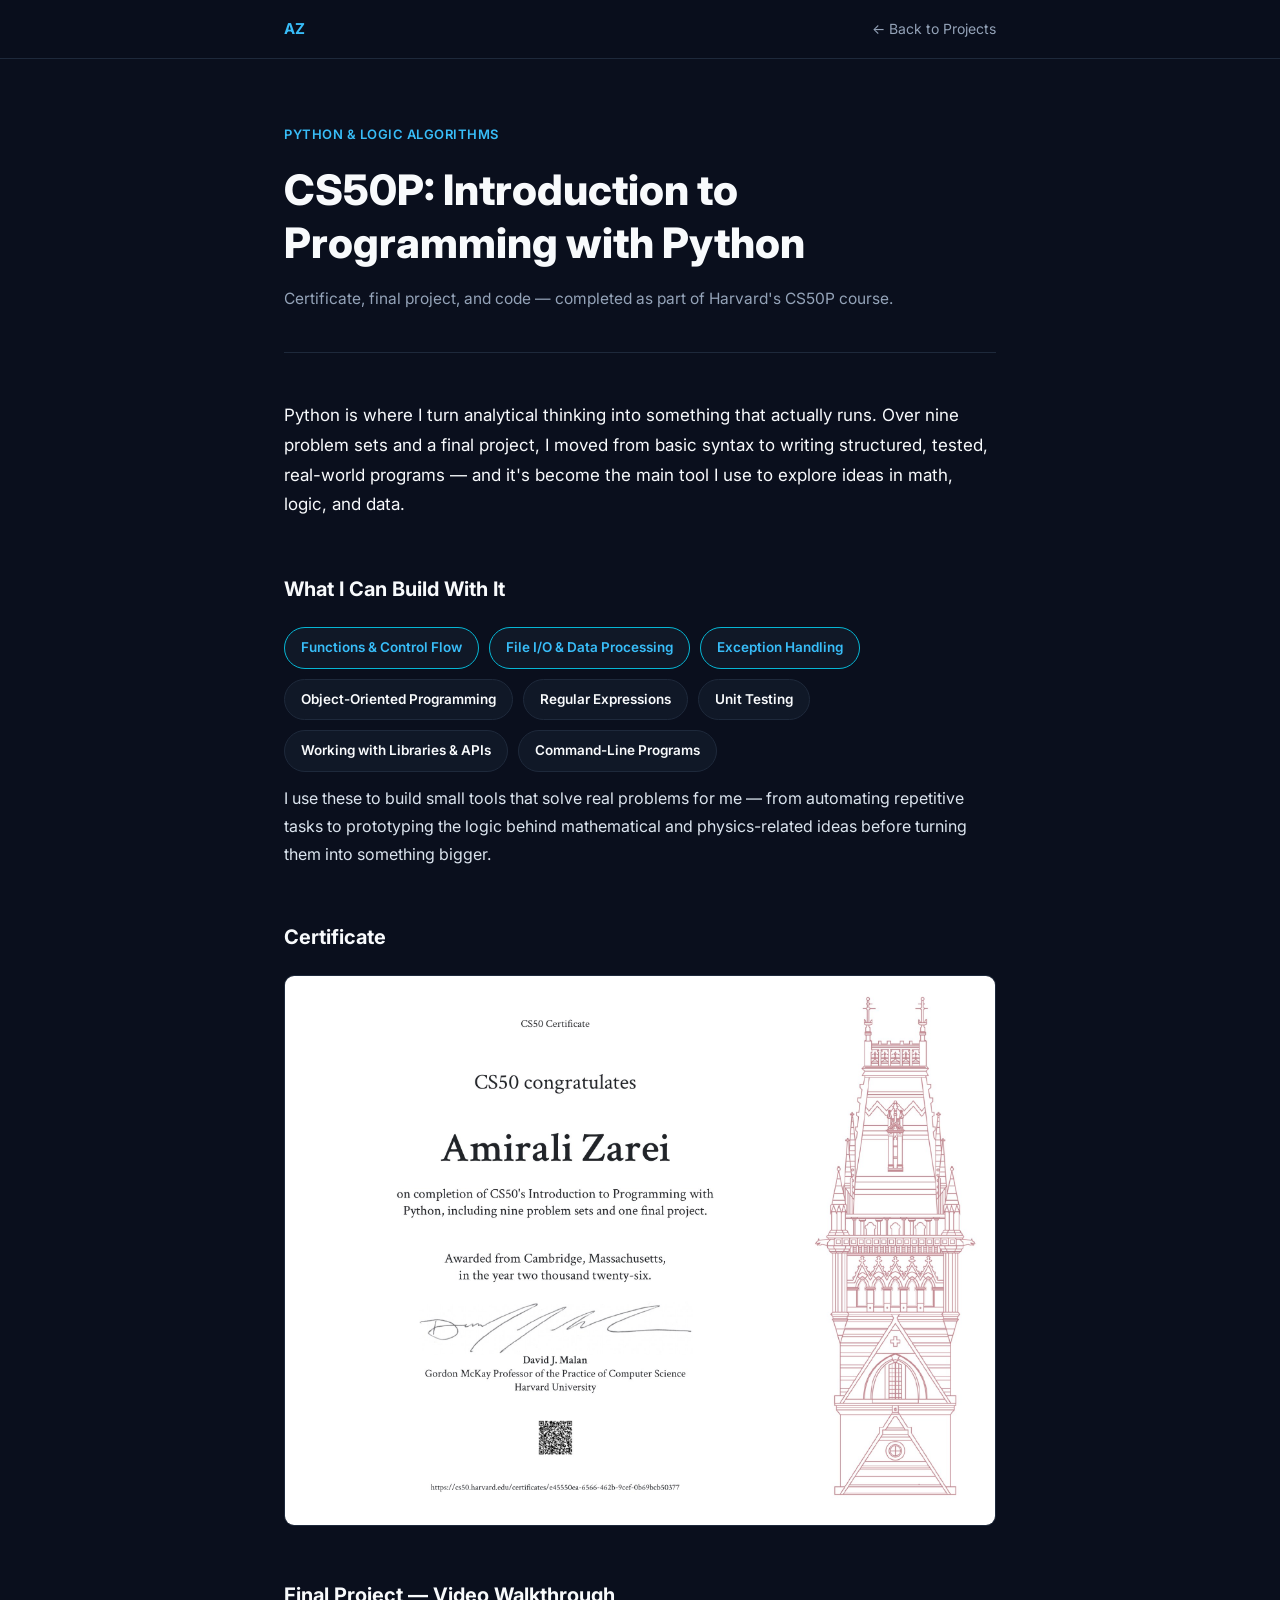
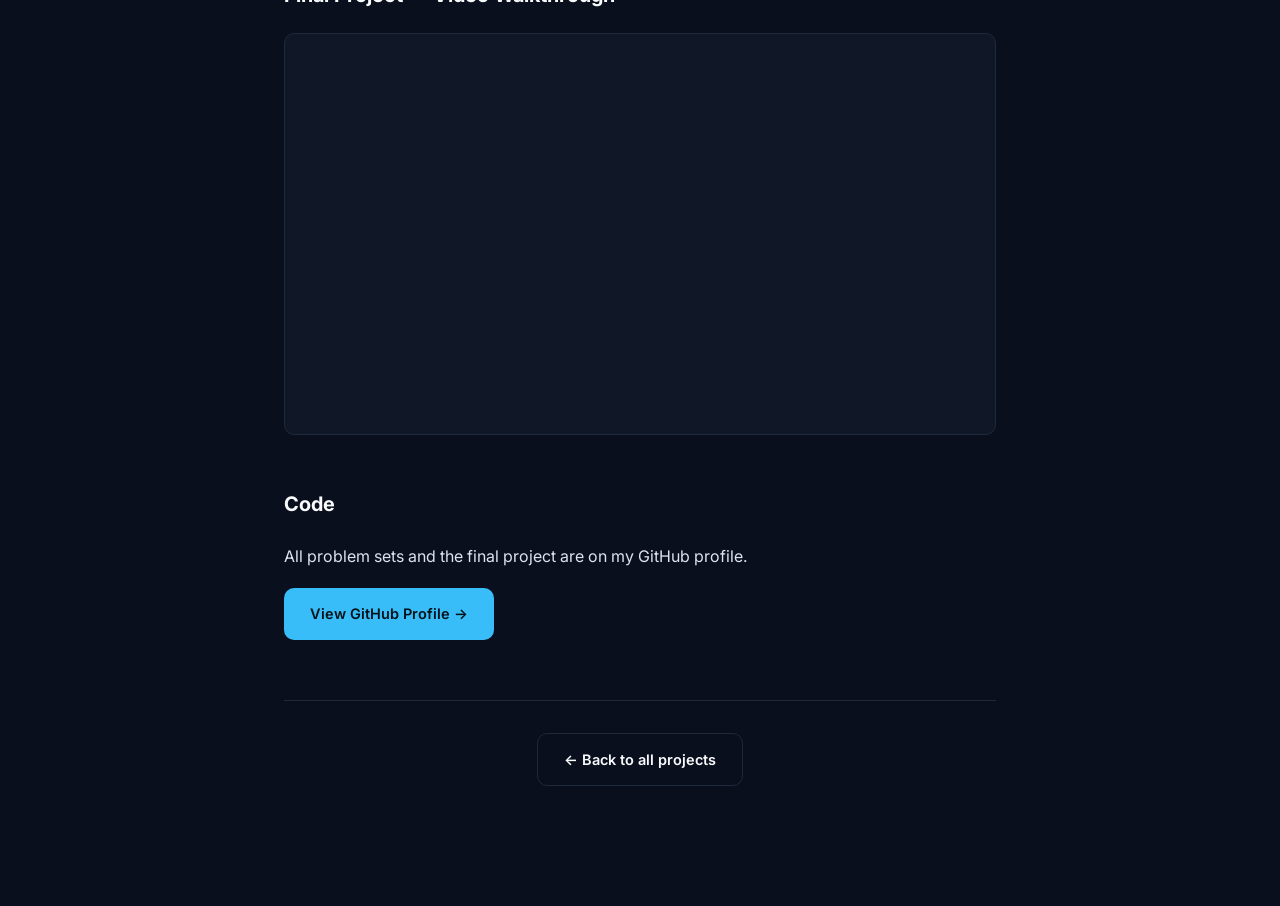
==== projects/python-cs50.html @ 5ef52089 "Add Python CS50 project HTML page This HTML file presents a personal project showcasing skills in Py" ====
<!DOCTYPE html>
<html lang="en">
<head>
<meta charset="UTF-8">
<meta name="viewport" content="width=device-width, initial-scale=1.0">
<title>Python & Logic Algorithms — Amirali Zarei</title>
<meta name="description" content="CS50P certificate, final project video, and code — Amirali Zarei">
<link rel="preconnect" href="https://fonts.googleapis.com">
<link href="https://fonts.googleapis.com/css2?family=Inter:wght@400;500;600;700;800&family=JetBrains+Mono:wght@500;600&display=swap" rel="stylesheet">
<style>
  :root{
    --bg: #0a0f1d;
    --bg-elevated: #0d1420;
    --bg-card: #101827;
    --line: #1e293b;

    --text: #f8fafc;
    --text-dim: #94a3b8;
    --text-faint: #5b6b82;

    --accent: #38bdf8;
    --accent-strong: #06b6d4;

    --font: 'Inter', system-ui, -apple-system, sans-serif;
    --font-mono: 'JetBrains Mono', monospace;
    --radius: 10px;
  }

  *{ box-sizing: border-box; }
  html{ scroll-behavior: smooth; }
  body{
    margin: 0;
    background: var(--bg);
    color: var(--text);
    font-family: var(--font);
    line-height: 1.75;
    -webkit-font-smoothing: antialiased;
  }
  a{ color: inherit; text-decoration: none; }
  :focus-visible{ outline: 2px solid var(--accent); outline-offset: 3px; }

  /* ===== NAV ===== */
  .nav{
    position: sticky; top:0; z-index: 50;
    background: rgba(10,15,29,0.85);
    backdrop-filter: blur(10px);
    border-bottom: 1px solid var(--line);
  }
  .nav-inner{
    max-width: 760px; margin: 0 auto;
    padding: 16px 24px;
    display: flex; align-items: center; justify-content: space-between;
  }
  .nav-logo{ font-weight: 700; font-size: 15px; color: var(--accent); }
  .back-link{ font-size: 14px; color: var(--text-dim); transition: color .2s ease; }
  .back-link:hover{ color: var(--text); }

  /* ===== PAGE ===== */
  .wrap{ max-width: 760px; margin: 0 auto; padding: 64px 24px 120px; }

  .meta{
    font-size: 13px; font-weight: 600; letter-spacing: 0.04em; text-transform: uppercase;
    color: var(--accent); margin: 0 0 18px;
  }
  .title{
    font-size: clamp(28px, 5vw, 42px);
    font-weight: 800; line-height: 1.25; margin: 0 0 16px;
  }
  .sub{ font-size: 15.5px; color: var(--text-dim); margin: 0 0 48px; padding-bottom: 40px; border-bottom: 1px solid var(--line); }

  h2{
    font-size: 20px; font-weight: 700; margin: 52px 0 20px;
  }
  p{ font-size: 16px; color: #dbe4ee; margin: 0 0 18px; }

  .lead{ font-size: 17px; color: var(--text); }

  .skills-chips{ display:flex; flex-wrap:wrap; gap:10px; margin: 0 0 12px; }
  .skill-chip{
    font-size: 13.5px; font-weight: 600;
    background: var(--bg-card); border: 1px solid var(--line);
    border-radius: 100px; padding: 8px 16px; color: var(--text);
  }
  .skill-chip.strong{ border-color: var(--accent-strong); color: var(--accent); }

  /* ===== CERTIFICATE ===== */
  .cert-frame{
    border: 1px solid var(--line);
    border-radius: var(--radius);
    overflow: hidden;
    background: var(--bg-card);
  }
  .cert-frame img{ width: 100%; display: block; }

  /* ===== VIDEO ===== */
  .video-frame{
    position: relative;
    width: 100%;
    padding-top: 56.25%; /* 16:9 */
    border-radius: var(--radius);
    overflow: hidden;
    border: 1px solid var(--line);
    background: var(--bg-card);
  }
  .video-frame iframe{
    position: absolute; inset: 0;
    width: 100%; height: 100%;
    border: 0;
  }

  /* ===== LINKS ===== */
  .btn{
    display: inline-flex; align-items: center; gap: 8px;
    padding: 13px 26px; border-radius: var(--radius);
    font-size: 14.5px; font-weight: 600;
    transition: transform .2s ease, background .2s ease, border-color .2s ease;
  }
  .btn-primary{ background: var(--accent); color: #04121a; }
  .btn-primary:hover{ transform: translateY(-2px); background: #5fd0fc; }
  .btn-ghost{ border: 1px solid var(--line); color: var(--text); }
  .btn-ghost:hover{ border-color: var(--accent-strong); transform: translateY(-2px); }
  .btn-row{ display:flex; gap: 14px; flex-wrap: wrap; margin-top: 8px; }

  .footer-nav{
    margin-top: 60px; padding-top: 32px; border-top: 1px solid var(--line);
    text-align: center;
  }
</style>
</head>
<body>

<nav class="nav">
  <div class="nav-inner">
    <a href="../index.html" class="nav-logo">AZ</a>
    <a href="../index.html#projects" class="back-link">← Back to Projects</a>
  </div>
</nav>

<main class="wrap">
  <p class="meta">Python &amp; Logic Algorithms</p>
  <h1 class="title">CS50P: Introduction to Programming with Python</h1>
  <p class="sub">Certificate, final project, and code — completed as part of Harvard's CS50P course.</p>

  <p class="lead">Python is where I turn analytical thinking into something that actually runs. Over nine problem sets and a final project, I moved from basic syntax to writing structured, tested, real-world programs — and it's become the main tool I use to explore ideas in math, logic, and data.</p>

  <h2>What I Can Build With It</h2>
  <div class="skills-chips">
    <span class="skill-chip strong">Functions &amp; Control Flow</span>
    <span class="skill-chip strong">File I/O &amp; Data Processing</span>
    <span class="skill-chip strong">Exception Handling</span>
    <span class="skill-chip">Object-Oriented Programming</span>
    <span class="skill-chip">Regular Expressions</span>
    <span class="skill-chip">Unit Testing</span>
    <span class="skill-chip">Working with Libraries &amp; APIs</span>
    <span class="skill-chip">Command-Line Programs</span>
  </div>
  <p>I use these to build small tools that solve real problems for me — from automating repetitive tasks to prototyping the logic behind mathematical and physics-related ideas before turning them into something bigger.</p>

  <h2>Certificate</h2>
  <div class="cert-frame">
    <img src="../certificate.jpg" alt="CS50P Certificate — Amirali Zarei">
  </div>

  <h2>Final Project — Video Walkthrough</h2>
  <div class="video-frame">
    <iframe src="https://www.youtube.com/embed/p3opb0EcqPY" title="CS50P Final Project" allowfullscreen></iframe>
  </div>

  <h2>Code</h2>
  <p>All problem sets and the final project are on my GitHub profile.</p>
  <div class="btn-row">
    <a href="https://github.com/amiralizarei88" target="_blank" rel="noopener" class="btn btn-primary">View GitHub Profile →</a>
  </div>

  <div class="footer-nav">
    <a href="../index.html#projects" class="btn btn-ghost">← Back to all projects</a>
  </div>
</main>

</body>
</html>
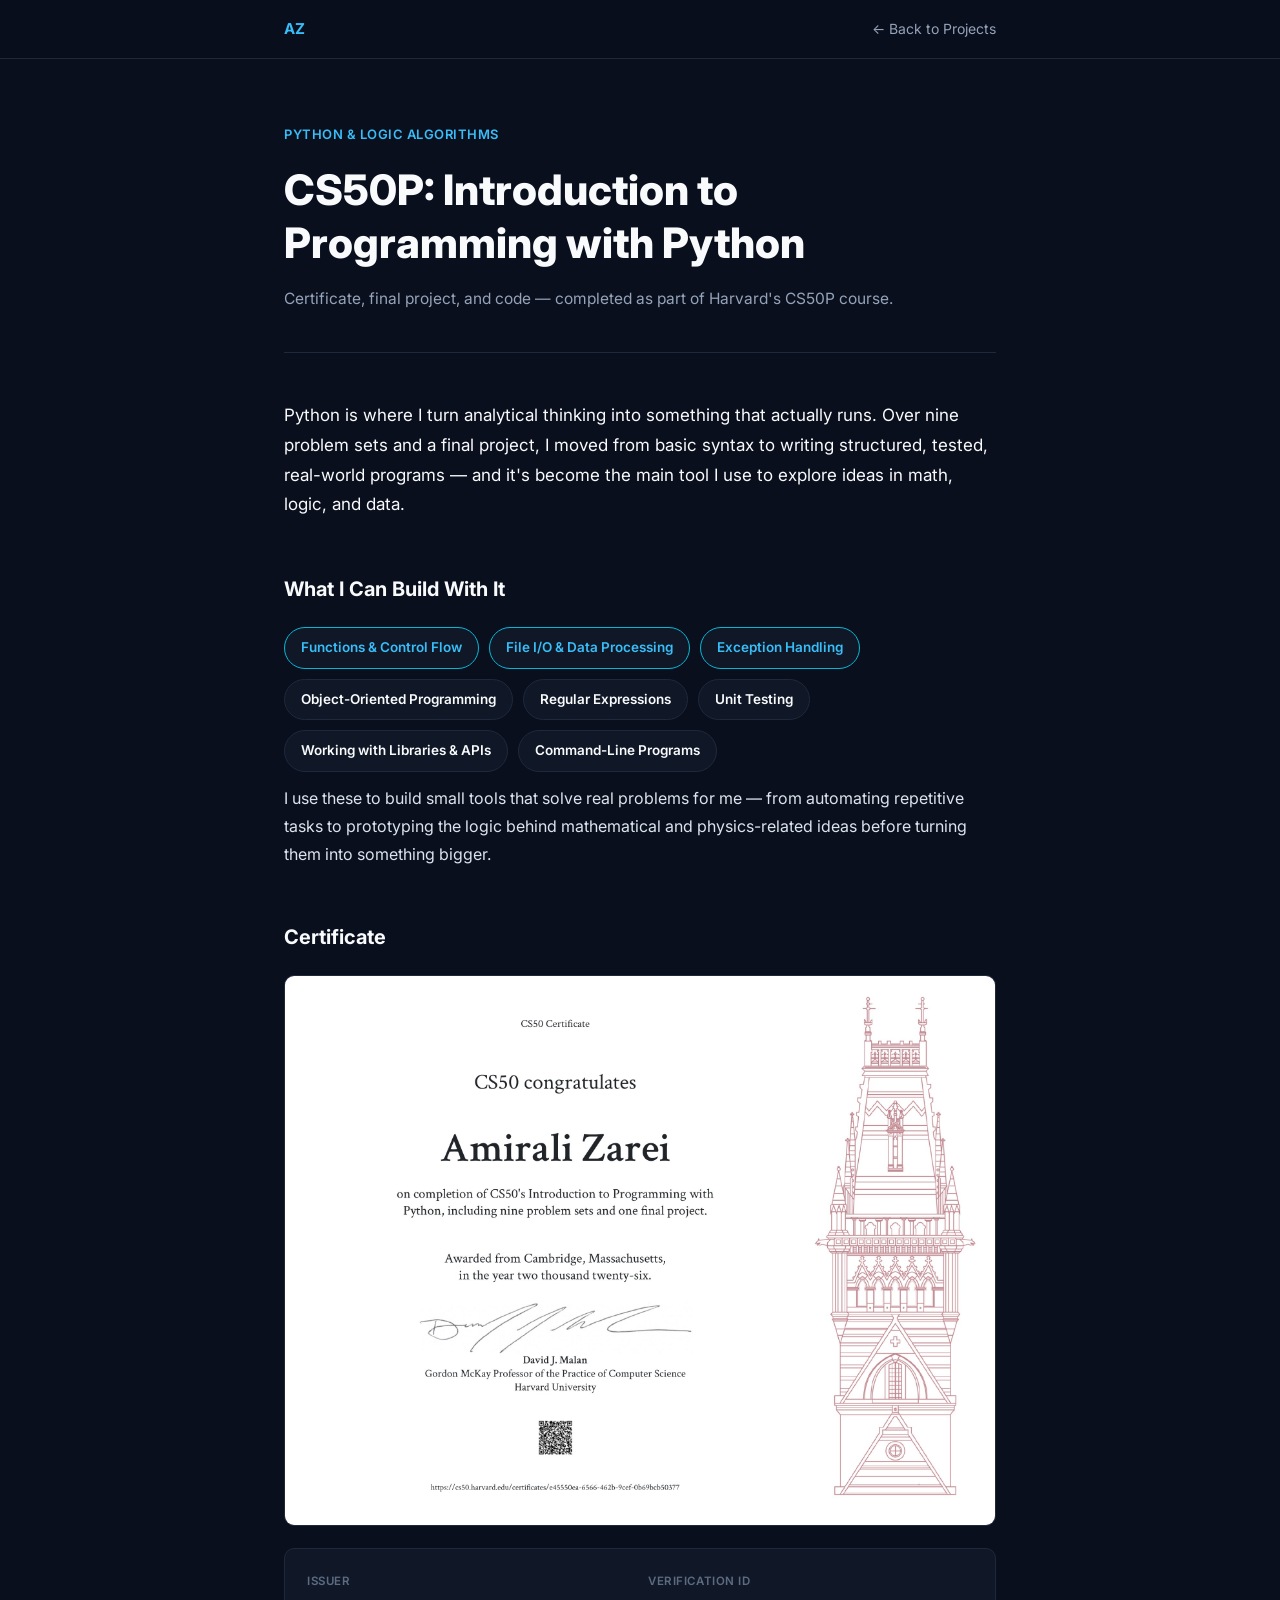
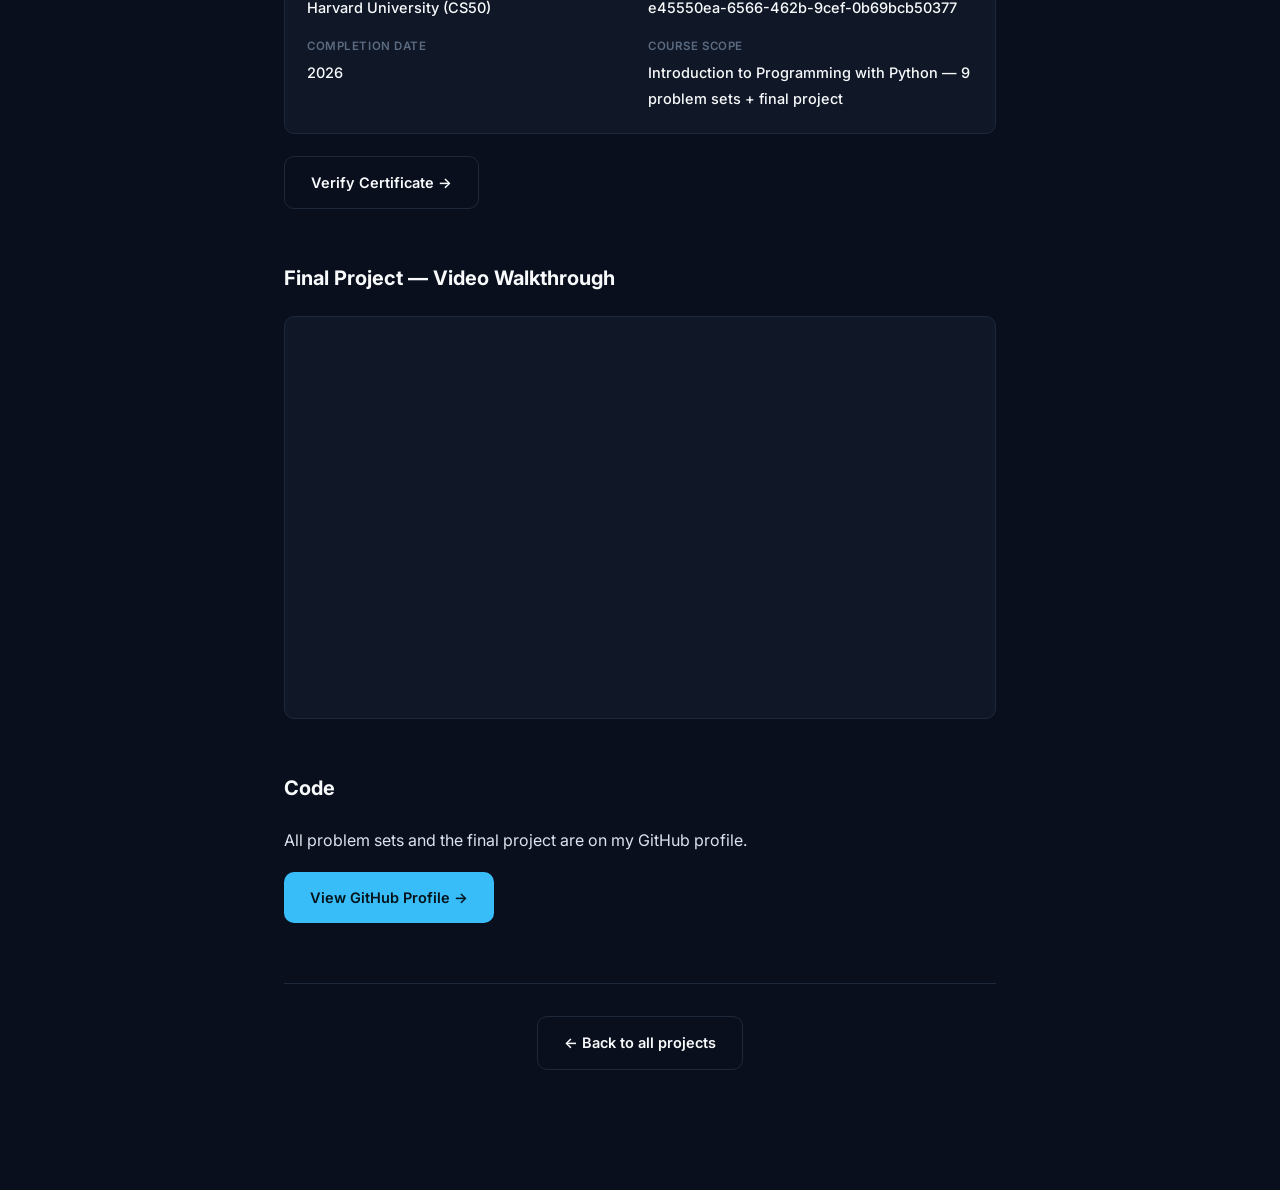
==== commit 7eea1304: "Add files via upload" ====
--- a/projects/python-cs50.html
+++ b/projects/python-cs50.html
@@ -92,6 +92,23 @@
   }
   .cert-frame img{ width: 100%; display: block; }
 
+  .cert-meta{
+    display: grid;
+    grid-template-columns: repeat(2, 1fr);
+    gap: 16px;
+    background: var(--bg-card);
+    border: 1px solid var(--line);
+    border-radius: var(--radius);
+    padding: 22px;
+    margin: 22px 0;
+  }
+  @media (max-width: 560px){ .cert-meta{ grid-template-columns: 1fr; } }
+  .cert-meta-item .label{
+    font-size: 11.5px; font-weight: 600; text-transform: uppercase; letter-spacing: .05em;
+    color: var(--text-faint); margin-bottom: 4px;
+  }
+  .cert-meta-item .value{ font-size: 14.5px; color: var(--text); font-weight: 500; }
+
   /* ===== VIDEO ===== */
   .video-frame{
     position: relative;
@@ -161,6 +178,29 @@
     <img src="../certificate.jpg" alt="CS50P Certificate — Amirali Zarei">
   </div>
 
+  <div class="cert-meta">
+    <div class="cert-meta-item">
+      <div class="label">Issuer</div>
+      <div class="value">Harvard University (CS50)</div>
+    </div>
+    <div class="cert-meta-item">
+      <div class="label">Verification ID</div>
+      <div class="value">e45550ea-6566-462b-9cef-0b69bcb50377</div>
+    </div>
+    <div class="cert-meta-item">
+      <div class="label">Completion Date</div>
+      <div class="value">2026</div>
+    </div>
+    <div class="cert-meta-item">
+      <div class="label">Course Scope</div>
+      <div class="value">Introduction to Programming with Python — 9 problem sets + final project</div>
+    </div>
+  </div>
+
+  <div class="btn-row" style="margin-bottom: 22px;">
+    <a href="https://cs50.harvard.edu/certificates/e45550ea-6566-462b-9cef-0b69bcb50377" target="_blank" rel="noopener" class="btn btn-ghost">Verify Certificate →</a>
+  </div>
+
   <h2>Final Project — Video Walkthrough</h2>
   <div class="video-frame">
     <iframe src="https://www.youtube.com/embed/p3opb0EcqPY" title="CS50P Final Project" allowfullscreen></iframe>
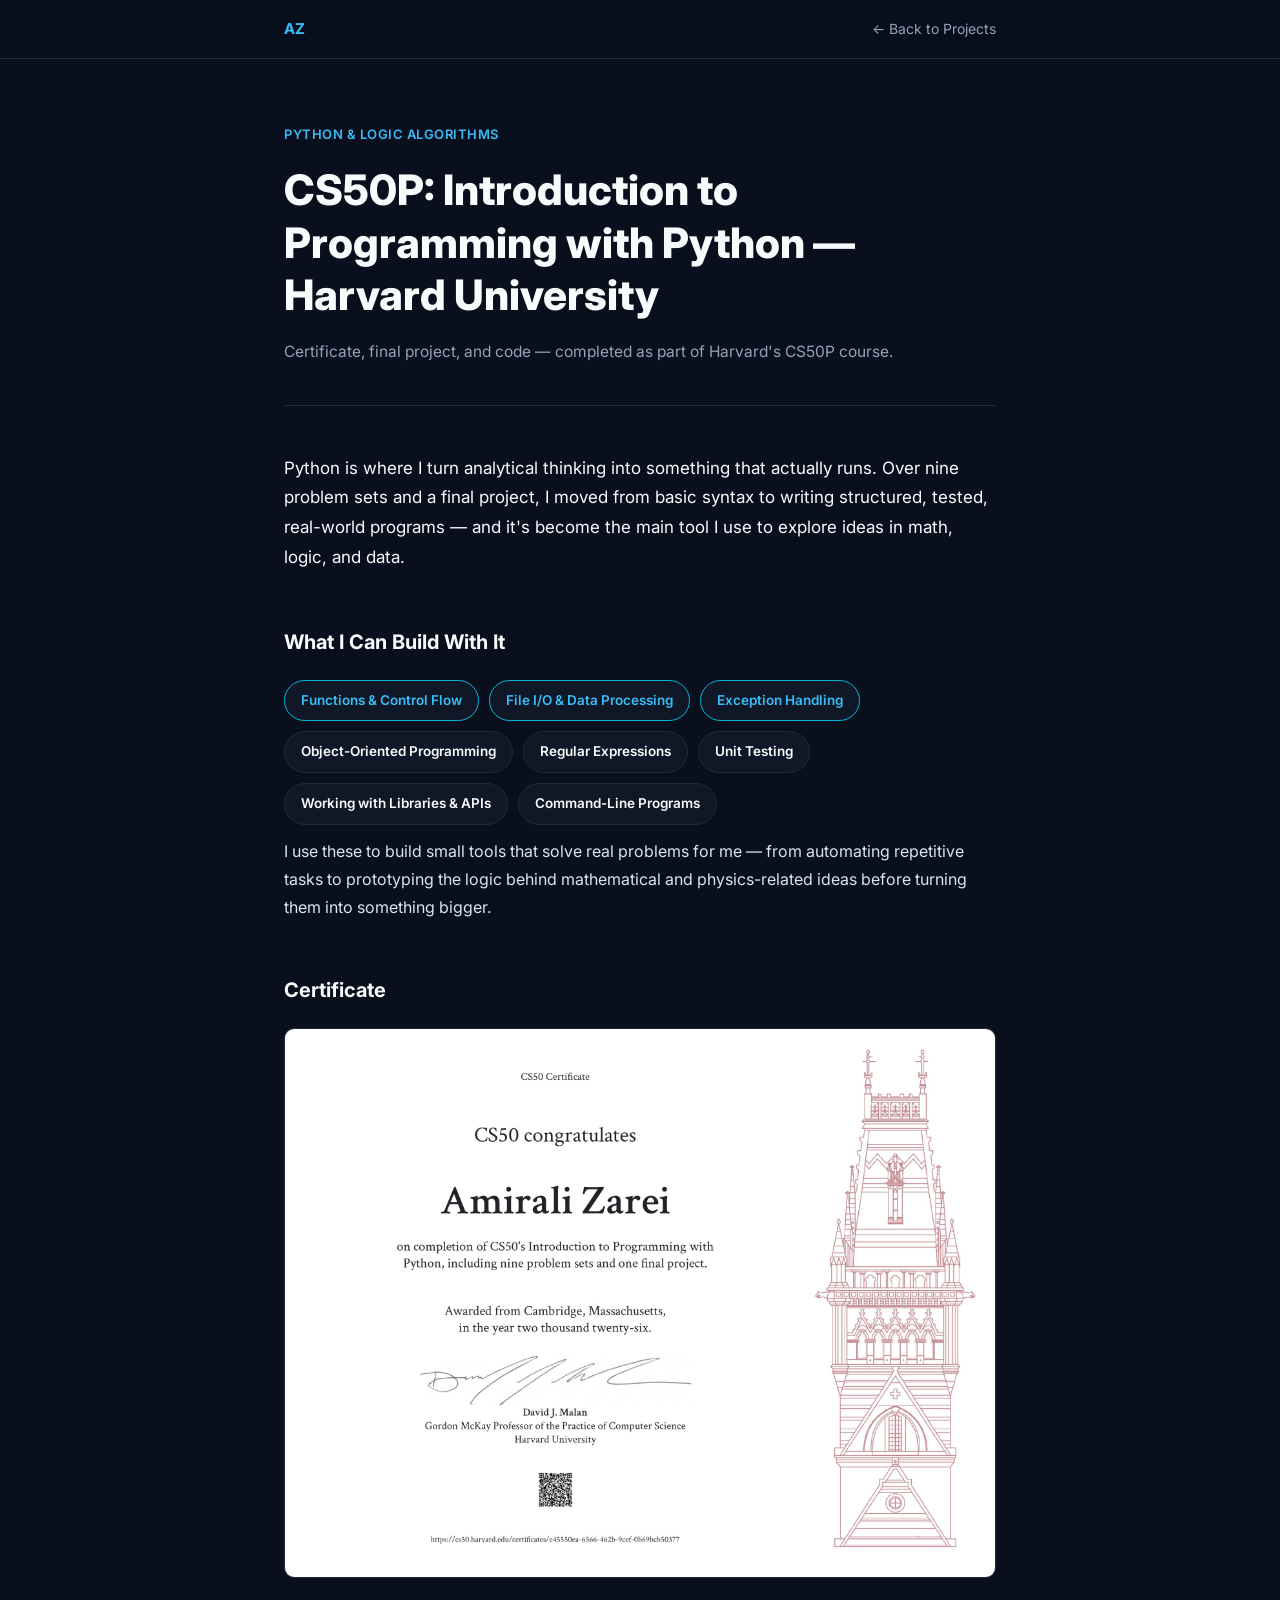
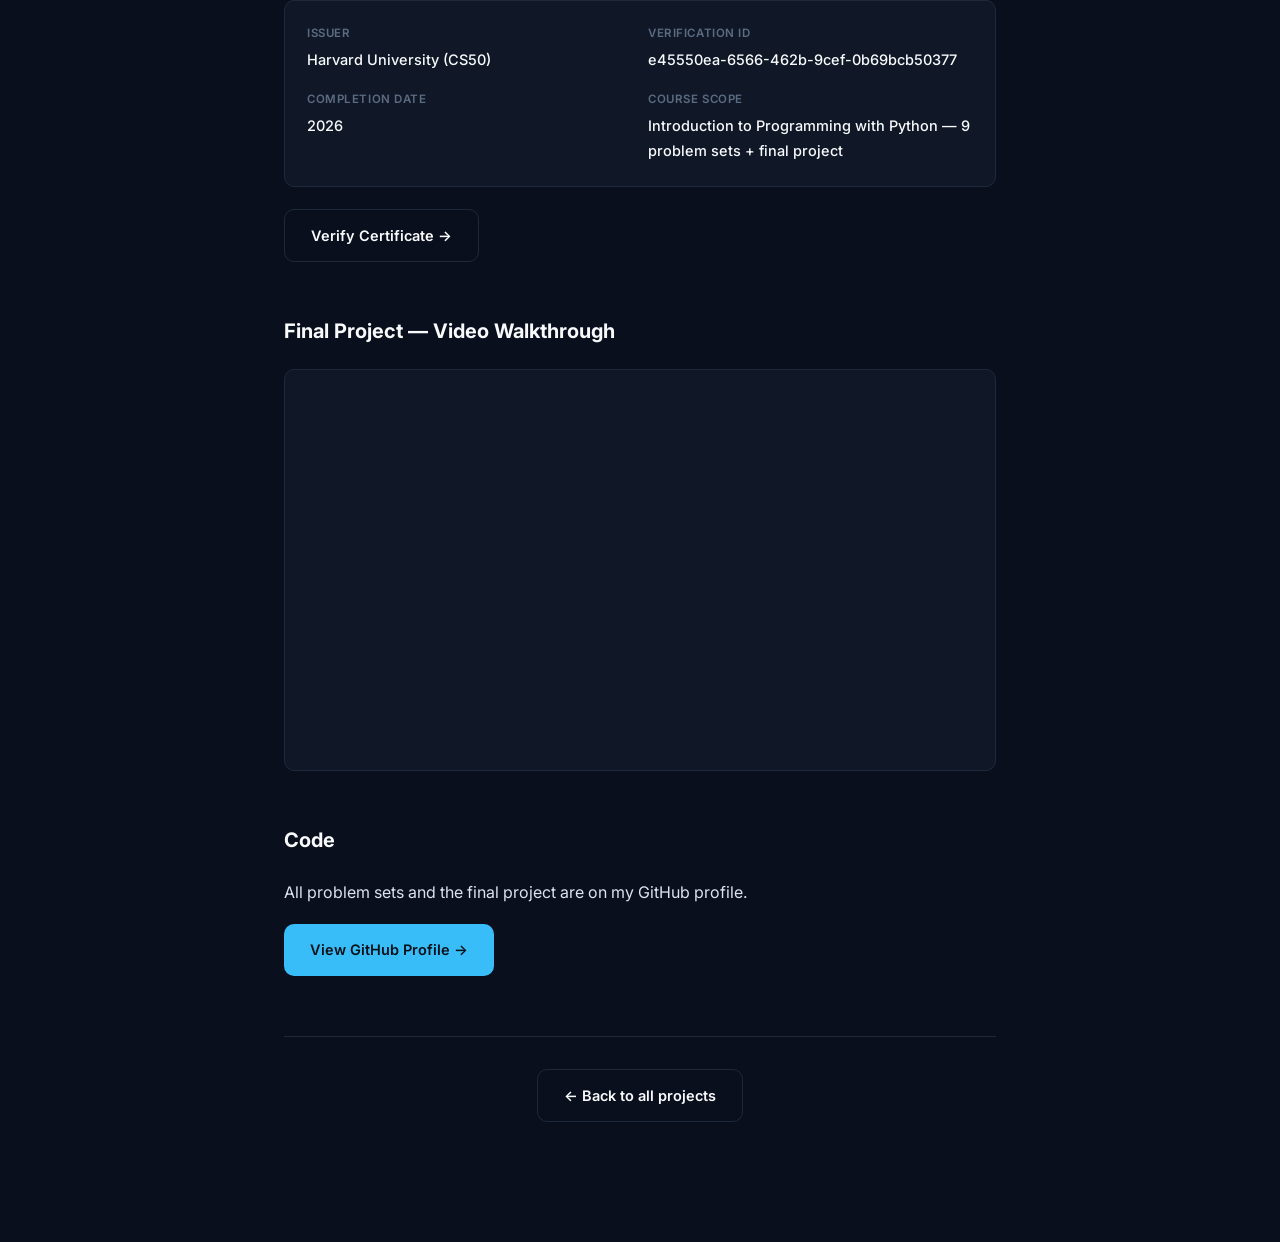
==== commit 79992412: "Rename python-cs50-4.html to python-cs50.html" ====
--- a/projects/python-cs50.html
+++ b/projects/python-cs50.html
@@ -155,7 +155,7 @@
 
 <main class="wrap">
   <p class="meta">Python &amp; Logic Algorithms</p>
-  <h1 class="title">CS50P: Introduction to Programming with Python</h1>
+  <h1 class="title">CS50P: Introduction to Programming with Python — Harvard University</h1>
   <p class="sub">Certificate, final project, and code — completed as part of Harvard's CS50P course.</p>
 
   <p class="lead">Python is where I turn analytical thinking into something that actually runs. Over nine problem sets and a final project, I moved from basic syntax to writing structured, tested, real-world programs — and it's become the main tool I use to explore ideas in math, logic, and data.</p>
